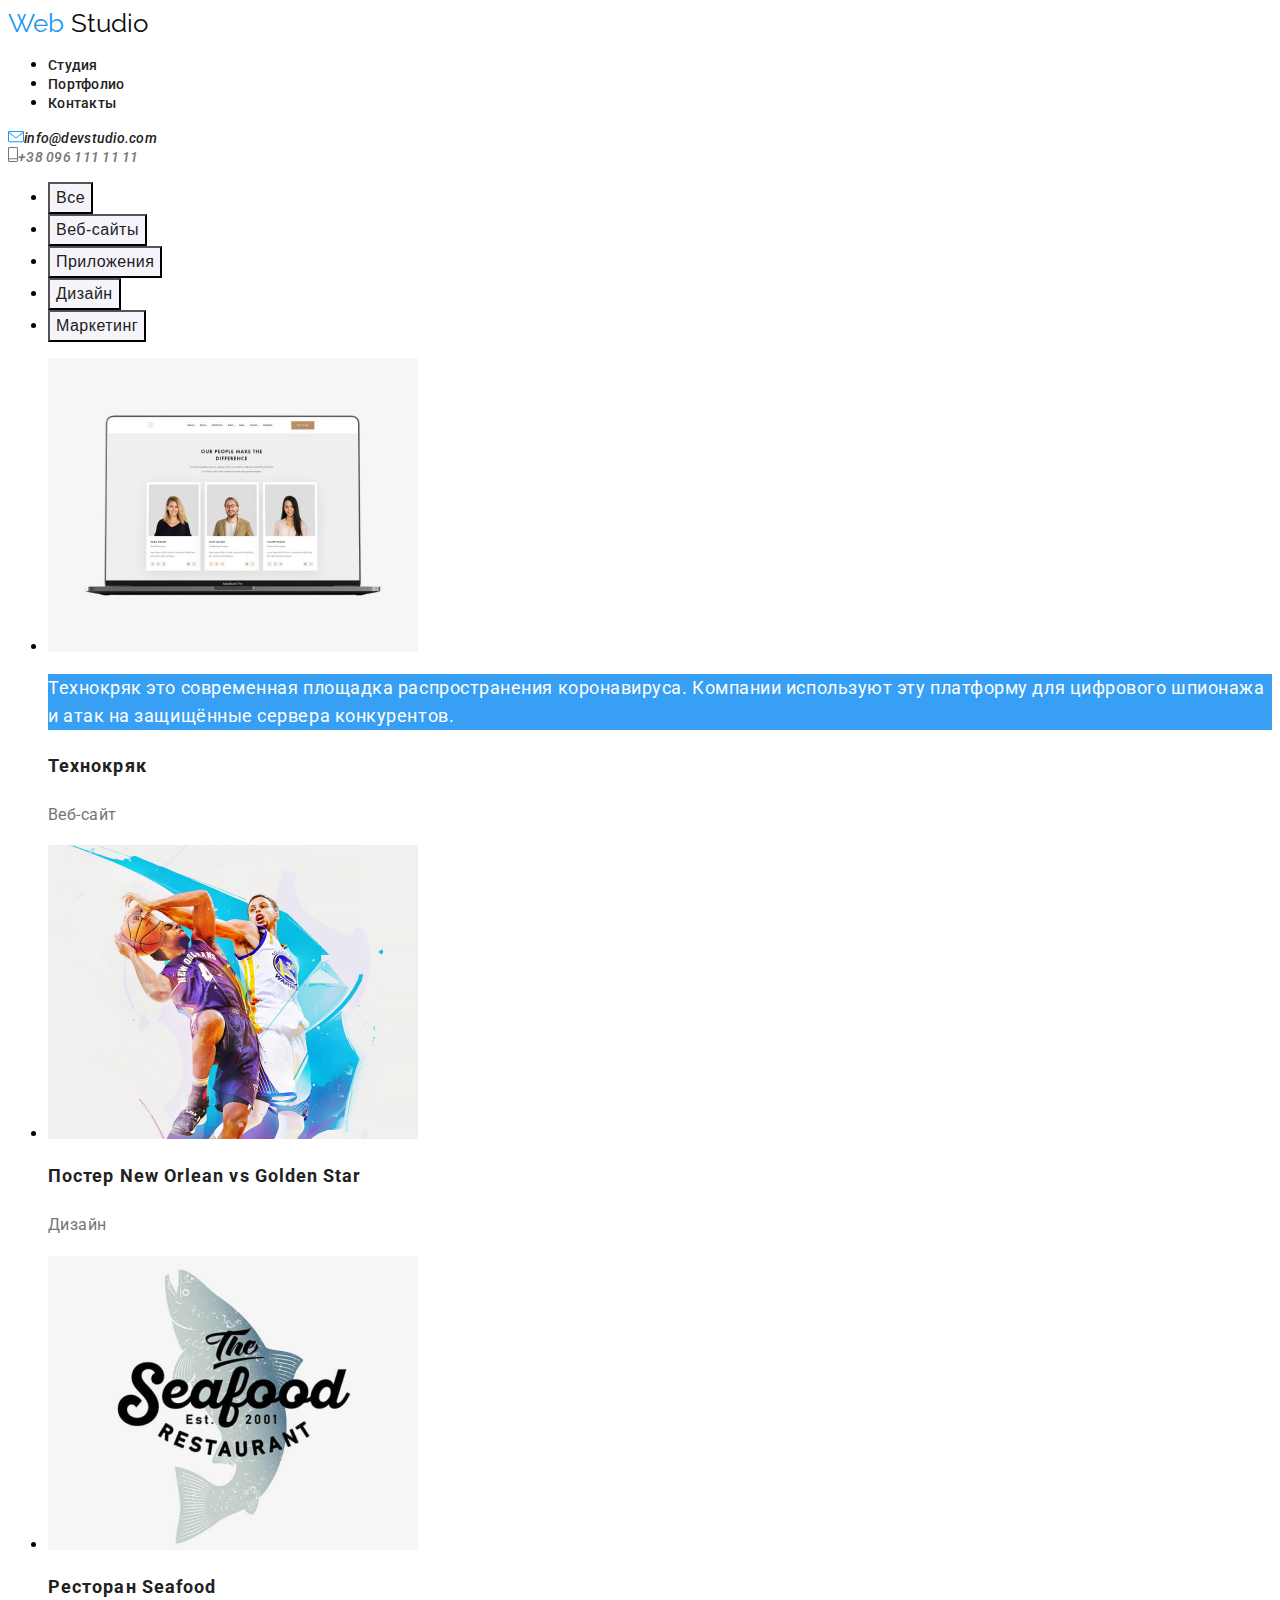
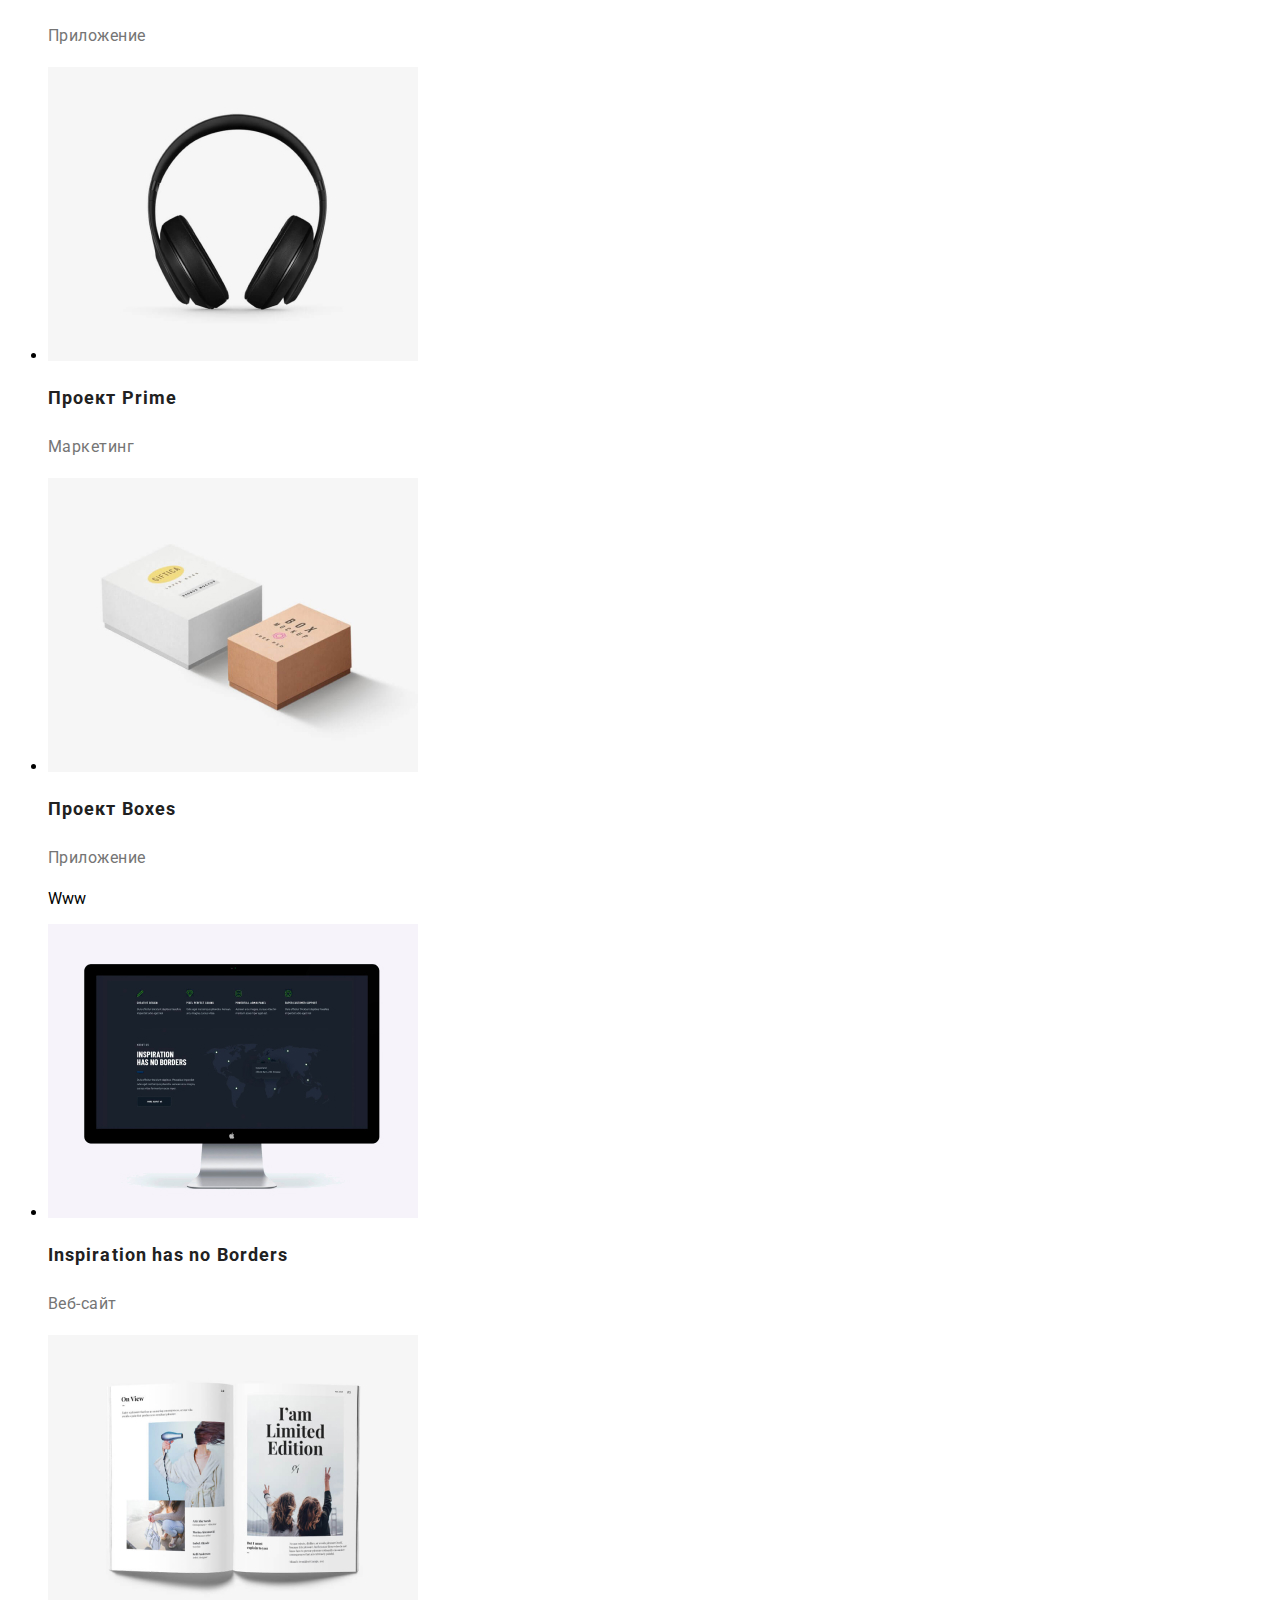
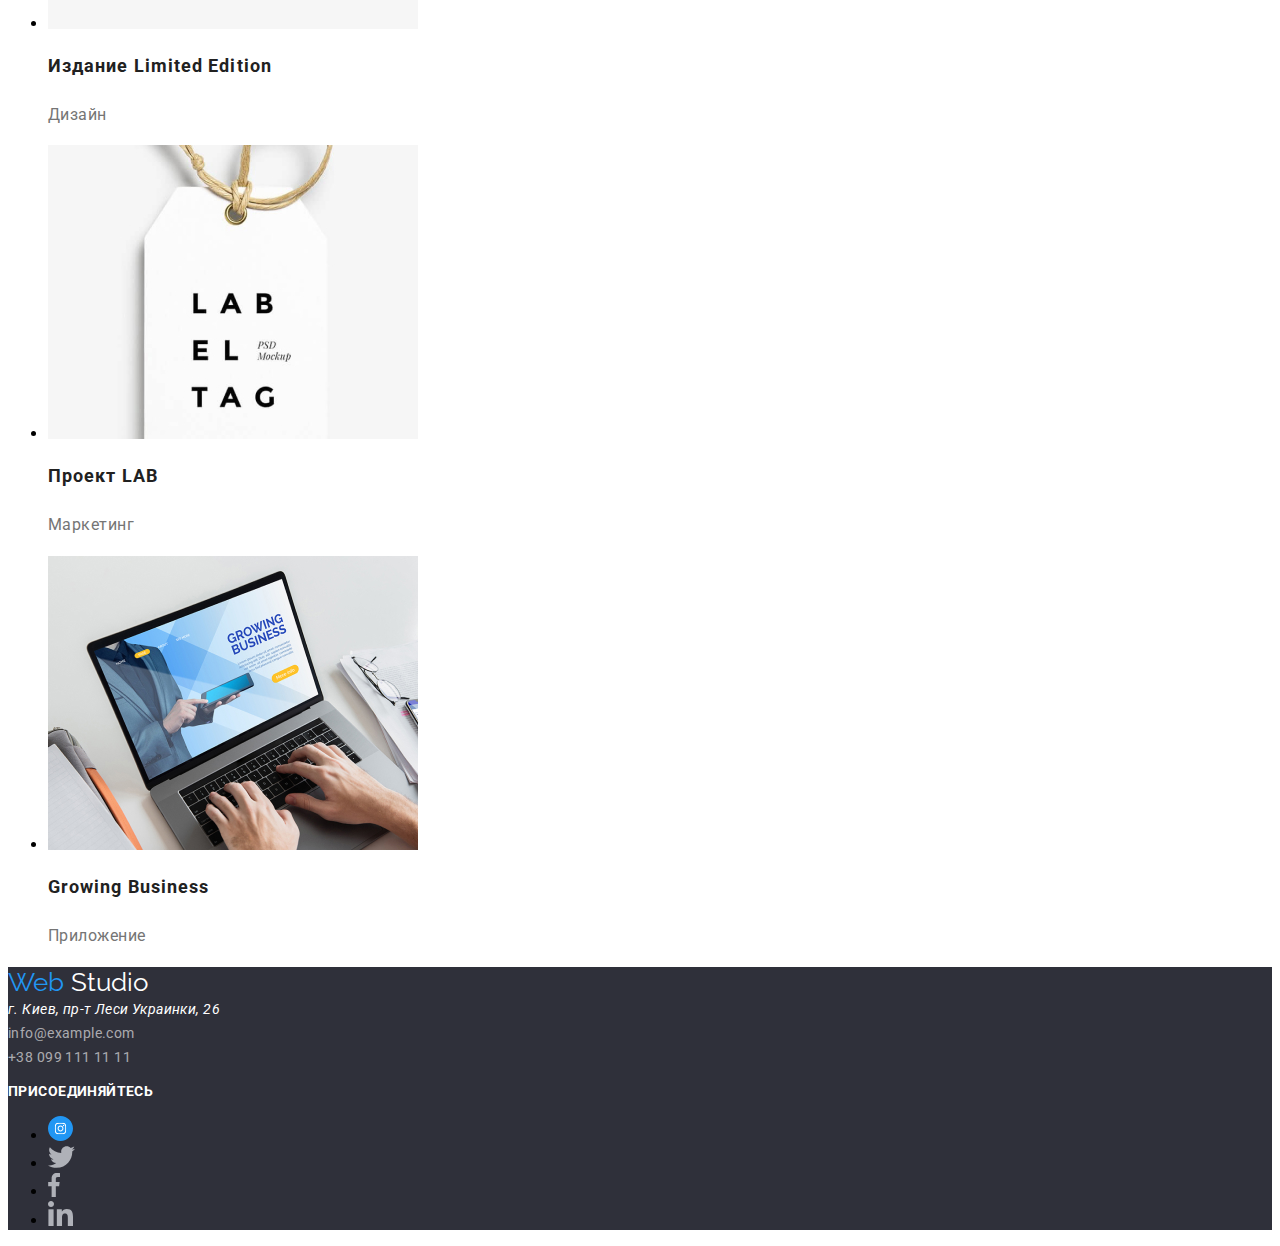
==== portfolio.html @ 62d79b7a "Homework 2 commited" ====
<!DOCTYPE html>
<html lang="en">
  <!-- Голова сторінки -->
  <head>
    <meta charset="UTF-8" />
    <meta name="viewport" content="width=device-width, initial-scale=1.0" />
    <title>Document</title>
    <link rel="stylesheet" href="./css/styles.css" />
    <link
      href="https://fonts.googleapis.com/css2?family=Raleway:wght@700&family=Roboto:wght@400;500;700;900&display=swap"
      rel="stylesheet"
    />
  </head>
  <body>
    <!-- Шапка сторінки -->
    <header>
      <nav>
        <a href="/" class="logo-blue"
          >Web <span class="logo-black">Studio</span></a
        >
        <ul>
          <li><a href="./index.html" class="nav-button-black">Студия</a></li>
          <li>
            <a href="./portfolio.html" class="nav-button-black">Портфолио</a>
          </li>
          <li><a href="#" class="nav-button-black">Контакты</a></li>
        </ul>
      </nav>
      <address>
        <a href="mailto:info@devstudio.com" class="nav-button-black"
          ><img
            src="./images/mail-icon.svg"
            alt="mail-icon"
          />info@devstudio.com</a
        >
        <br />
        <a href="tel:+380961111111" class="nav-phone-black"
          ><img src="./images/phone-icon.svg" alt="phone-icon" />+38 096 111 11
          11
        </a>
      </address>
    </header>
    <!-- Головна частина сайта -->
    <main>
      <section>
        <ul class="portfolio-filter">
          <li><button class="portfolio-button">Все</button></li>
          <li><button class="portfolio-button">Веб-сайты</button></li>
          <li><button class="portfolio-button">Приложения</button></li>
          <li><button class="portfolio-button">Дизайн</button></li>
          <li><button class="portfolio-button">Маркетинг</button></li>
        </ul>
        <ul>
          <li class="porfolio-item">
            <img
              src="./images/portfolio-firstimage.jpg"
              alt="Технокряк"
              width="370"
              height="294"
            />
            <p class="portfolio-item-text-firstitem">
              Технокряк это современная площадка распространения коронавируса.
              Компании используют эту платформу для цифрового шпионажа и атак на
              защищённые сервера конкурентов.
            </p>
            <h2 class="portfolio-item-title">Технокряк</h2>
            <p class="portfolio-item-text">Веб-сайт</p>
          </li>
          <li class="porfolio-item">
            <img
              src="./images/portfolio-secondimage.jpg"
              alt="Баскетболісти"
              width="370"
              height="294"
            />
            <h2 class="portfolio-item-title">
              Постер New Orlean vs Golden Star
            </h2>
            <p class="portfolio-item-text">Дизайн</p>
          </li>
          <li class="porfolio-item">
            <img
              src="./images/portfolio-thirtdimage.jpg"
              alt="Ресторан The seafood"
              width="370"
              height="294"
            />
            <h2 class="portfolio-item-title">Ресторан Seafood</h2>
            <p class="portfolio-item-text">Приложение</p>
          </li>
          <li class="porfolio-item">
            <img
              src="./images/portfolio-fourthimage.jpg"
              alt="Наушники"
              width="370"
              height="294"
            />
            <h2 class="portfolio-item-title">Проект Prime</h2>
            <p class="portfolio-item-text">Маркетинг</p>
          </li>
          <li class="porfolio-item">
            <img
              src="./images/portfolio-fifthimage.jpg"
              alt="Проект Boxes"
              width="370"
              height="294"
            />
            <h2 class="portfolio-item-title">Проект Boxes</h2>
            <p class="portfolio-item-text">Приложение</p>
            <p>Www</p>
          </li>
          <li class="porfolio-item">
            <img
              src="./images/portfolio-sixthimage.jpg"
              alt="Монитор"
              width="370"
              height="294"
            />
            <h2 class="portfolio-item-title">Inspiration has no Borders</h2>
            <p class="portfolio-item-text">Веб-сайт</p>
          </li>
          <li class="porfolio-item">
            <img
              src="./images/portfolio-seventhimage.jpg"
              alt="Издание"
              width="370"
              height="294"
            />
            <h2 class="portfolio-item-title">Издание Limited Edition</h2>
            <p class="portfolio-item-text">Дизайн</p>
          </li>
          <li class="porfolio-item">
            <img
              src="./images/portfolio-eightimage.jpg"
              alt="LAB тэг"
              width="370"
              height="294"
            />
            <h2 class="portfolio-item-title">Проект LAB</h2>
            <p class="portfolio-item-text">Маркетинг</p>
          </li>
          <li class="porfolio-item">
            <img
              src="./images/portfolio-ninethimage.jpg"
              alt="Ноутбук"
              width="370"
              height="294"
            />
            <h2 class="portfolio-item-title">Growing Business</h2>
            <p class="portfolio-item-text">Приложение</p>
          </li>
        </ul>
      </section>
    </main>
    <!-- Підвал сайту -->
    <footer class="footer-div-background">
      <div>
        <a href="/" class="logo-blue"
          >Web <span class="logo-white">Studio</span></a
        >
        <address class="address-footer">
          г. Киев, пр-т Леси Украинки, 26
        </address>
        <a href="mailto:info@example.com" class="contacts-footer"
          >info@example.com</a
        >
        <br />
        <a href="tel:+380991111111" class="contacts-footer"
          >+38 099 111 11 11</a
        >
      </div>
      <div>
        <h3 class="join-title">Присоединяйтесь</h3>
        <ul>
          <li>
            <a href="#" target="_blank"
              ><img src="./images/instagram.svg" alt="instagramsome" width="25"
            /></a>
          </li>
          <li>
            <a href="#" target="_blank"
              ><img src="./images/twitter.svg" alt="twitter" width="27"
            /></a>
          </li>
          <li>
            <a href="#" target="_blank"
              ><img src="./images/facebook.svg " alt="Facebook" width="13"
            /></a>
          </li>
          <li>
            <a href="#" target="_blank"
              ><img src="./images/linkedin.svg" alt="inkedin" width="25"
            /></a>
          </li>
        </ul>
      </div>
    </footer>
  </body>
</html>
---- css/styles.css ----
/* Стилі для Студіо */

a {
  text-decoration: none;
}
/* Стилі для шапки */
.logo-blue {
  font-family: Raleway, sans-serif;
  font-size: 26px;
  line-height: 1.2;
  color: #2196f3;
}

.logo-black {
  font-family: Raleway, sans-serif;
  font-size: 26px;
  line-height: 1.2;
  color: #0a0b0c;
}

.nav-button-black {
  color: #212121;
  font-family: Roboto, sans-serif;
  font-weight: 500;
  font-size: 14px;
  line-height: 1.14;

  letter-spacing: 0.02em;
}

.nav-button-black:hover {
  color: #2196f3;
}
.nav-phone-black:hover {
  color: #2196f3;
}
.nav-button-black:focus {
  color: #2196f3;
}
.nav-phone-black:focus {
  color: #2196f3;
}
.nav-phone-black {
  color: #757575;
  font-family: Roboto, sans-serif;
  font-weight: 500;
  font-size: 14px;
  line-height: 1.14;
  letter-spacing: 0.02em;
}

/* Стилі для головного контенту */
body {
  font-family: Roboto, sans-serif;
}

.hero-title {
  font-weight: 900;
  font-size: 44px;
  line-height: 1.36;
  text-align: center;
  letter-spacing: 0.06em;
  text-transform: uppercase;
}

.hero-button {
  font-weight: 700;
  font-size: 16px;
  line-height: 1.87;
  align-items: center;
  letter-spacing: 0.06em;
  color: #ffffff;
  background-color: #2196f3;
}

.benefits-title {
  font-weight: 700;
  font-size: 14px;
  line-height: 1.14;
  letter-spacing: 0.03em;
  text-transform: uppercase;
  color: #212121;
}

.benefits-text {
  font-size: 14px;
  line-height: 1.71;
  letter-spacing: 0.03em;
  color: #757575;
}

.sub-title {
  font-weight: 700;
  font-size: 36px;
  line-height: 1.16;
  text-align: center;
  letter-spacing: 0.03em;
  color: #212121;
}

.doing {
  font-weight: 700;
  font-size: 14px;
  line-height: 1.14;
  text-align: center;
  letter-spacing: 0.03em;
  text-transform: uppercase;
  color: #ffffff;
}

.doing-div {
  background-color: rgba(47, 48, 58, 0.8);
}

.team-name {
  font-weight: 500;
  font-size: 16px;
  line-height: 1.19;
  text-align: center;
  letter-spacing: 0.03em;
  color: #212121;
}

.team-position {
  font-size: 16px;
  line-height: 1.19;
  letter-spacing: 0.03em;
  color: #757575;
}
/* Стилі для підвалу */

footer {
  font-family: Roboto, sans-serif;
}

.logo-white {
  font-family: Raleway, sans-serif;
  font-size: 26px;
  line-height: 1.2;
  color: #ffffff;
}

.address-footer {
  font-size: 14px;
  line-height: 1.71;
  letter-spacing: 0.03em;
  color: #ffffff;
}

.footer-div-background {
  background: #2f303a;
}

.contacts-footer {
  font-size: 14px;
  line-height: 1.71;
  letter-spacing: 0.03em;
  color: rgba(255, 255, 255, 0.6);
}

.join-title {
  font-weight: 700;
  font-size: 14px;
  line-height: 1.14;
  letter-spacing: 0.03em;
  text-transform: uppercase;
  color: #ffffff;
}

/* Стилі для Портфоліо */

.portfolio-button {
  background: #f5f4fa;
  color: #212121;
  font-weight: 500;
  font-size: 16px;
  line-height: 1.62;
  text-align: center;
  letter-spacing: 0.03em;
}

.portfolio-button:hover {
  color: #ffffff;
  background: #2196f3;
}

.portfolio-item-text-firstitem {
  font-size: 18px;
  line-height: 1.55;
  letter-spacing: 0.03em;
  color: #ffffff;
  background: rgba(33, 150, 243, 0.9);
}

.portfolio-item-title {
  font-weight: 700;
  font-size: 18px;
  line-height: 2;
  letter-spacing: 0.06em;
  color: #212121;
}

.portfolio-item-text {
  font-size: 16px;
  line-height: 1.87;
  letter-spacing: 0.03em;
  color: #757575;
}
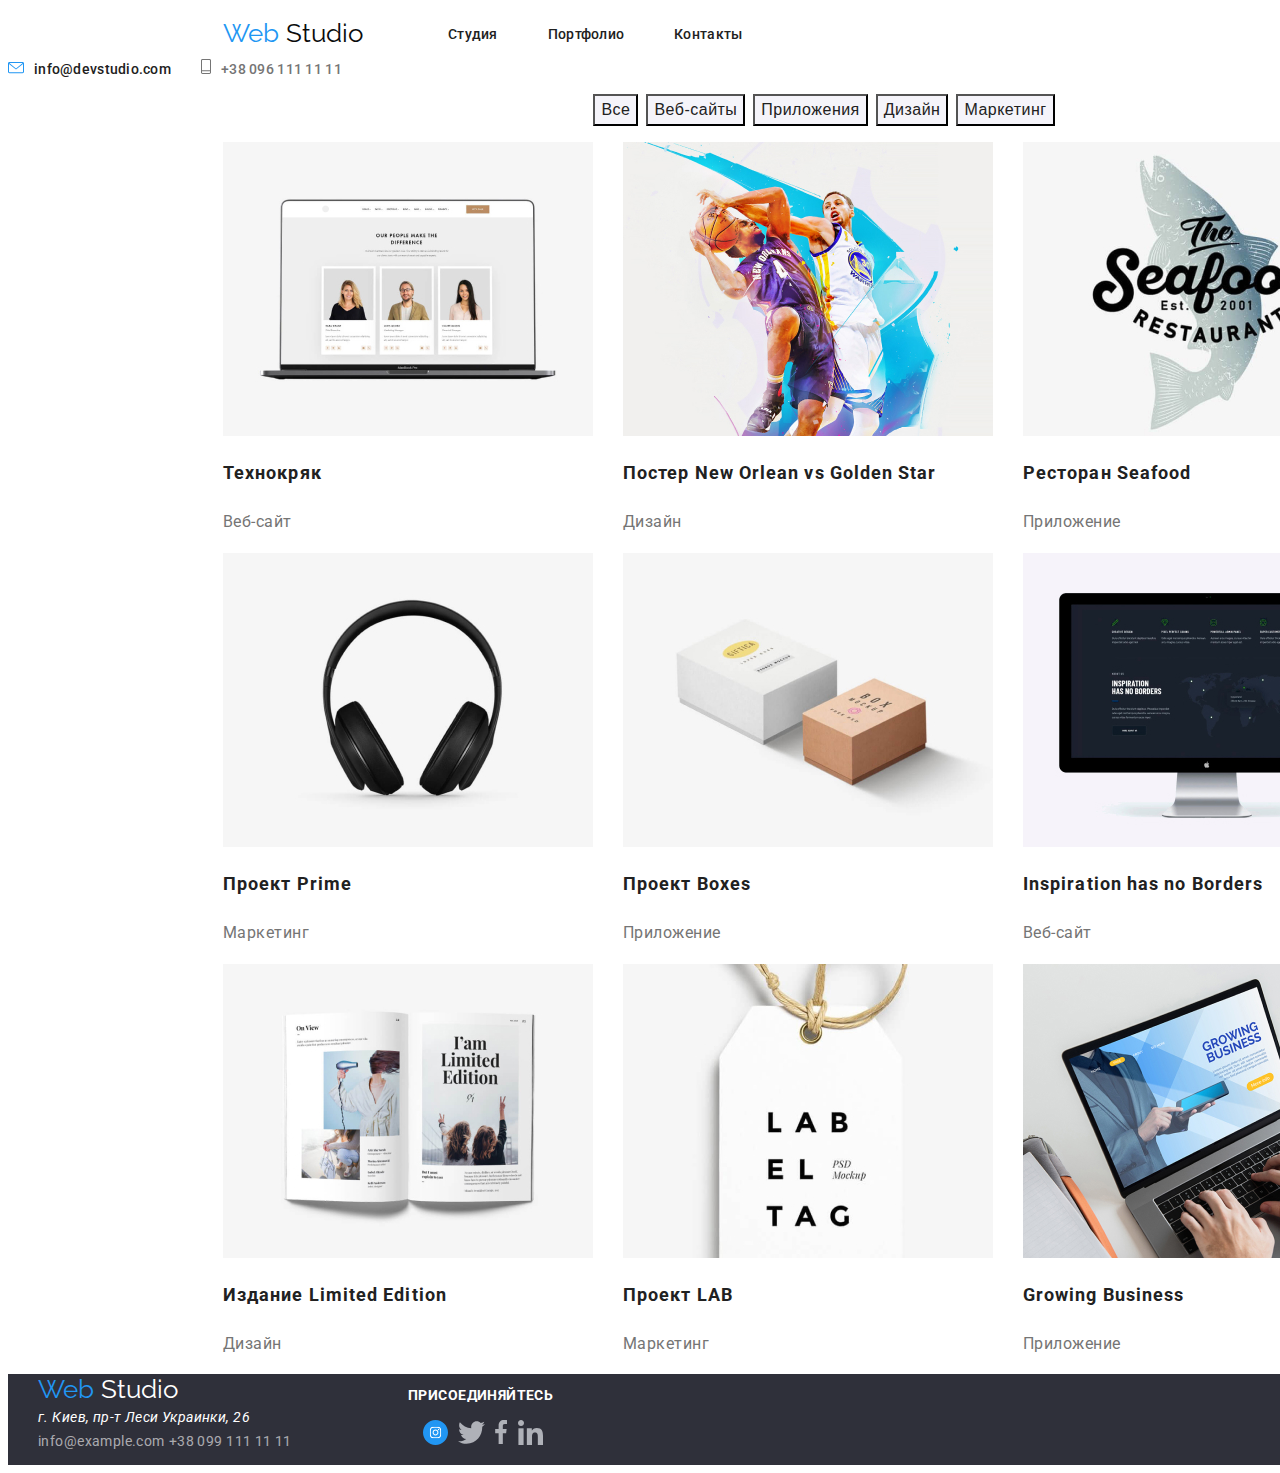
==== commit b32aa46c: "homework 3 completed" ====
--- a/portfolio.html
+++ b/portfolio.html
@@ -12,144 +12,159 @@
     />
   </head>
   <body>
-    <!-- Шапка сторінки -->
+    <!-- Шапка сайта -->
     <header>
-      <nav>
-        <a href="/" class="logo-blue"
-          >Web <span class="logo-black">Studio</span></a
-        >
-        <ul>
-          <li><a href="./index.html" class="nav-button-black">Студия</a></li>
-          <li>
-            <a href="./portfolio.html" class="nav-button-black">Портфолио</a>
-          </li>
-          <li><a href="#" class="nav-button-black">Контакты</a></li>
-        </ul>
+      <nav class="container">
+        <div class="nav-logo">
+          <a href="/" class="logo-blue"
+            >Web<span class="logo-black"> Studio</span></a
+          >
+        </div>
+        <div class="nav-menu">
+          <ul class="nav-list">
+            <li><a href="./index.html" class="nav-button-black">Студия</a></li>
+            <li>
+              <a href="./portfolio.html" class="nav-button-black">Портфолио</a>
+            </li>
+            <li><a href="#" class="nav-button-black">Контакты</a></li>
+          </ul>
+        </div>
+        <div class="nav-contacts">
+          <ul>
+            <li>
+              <a href="mailto:info@devstudio.com" class="nav-button-black"
+                ><img
+                  src="./images/mail-icon.svg"
+                  alt="mail-icon"
+                />info@devstudio.com</a
+              >
+            </li>
+            <li>
+              <a href="tel:+380961111111" class="nav-phone-black"
+                ><img src="./images/phone-icon.svg" alt="phone-icon" />+38 096
+                111 11 11
+              </a>
+            </li>
+          </ul>
+        </div>
       </nav>
-      <address>
-        <a href="mailto:info@devstudio.com" class="nav-button-black"
-          ><img
-            src="./images/mail-icon.svg"
-            alt="mail-icon"
-          />info@devstudio.com</a
-        >
-        <br />
-        <a href="tel:+380961111111" class="nav-phone-black"
-          ><img src="./images/phone-icon.svg" alt="phone-icon" />+38 096 111 11
-          11
-        </a>
-      </address>
     </header>
     <!-- Головна частина сайта -->
     <main>
-      <section>
-        <ul class="portfolio-filter">
-          <li><button class="portfolio-button">Все</button></li>
-          <li><button class="portfolio-button">Веб-сайты</button></li>
-          <li><button class="portfolio-button">Приложения</button></li>
-          <li><button class="portfolio-button">Дизайн</button></li>
-          <li><button class="portfolio-button">Маркетинг</button></li>
-        </ul>
-        <ul>
-          <li class="porfolio-item">
-            <img
-              src="./images/portfolio-firstimage.jpg"
-              alt="Технокряк"
-              width="370"
-              height="294"
-            />
-            <p class="portfolio-item-text-firstitem">
-              Технокряк это современная площадка распространения коронавируса.
-              Компании используют эту платформу для цифрового шпионажа и атак на
-              защищённые сервера конкурентов.
-            </p>
-            <h2 class="portfolio-item-title">Технокряк</h2>
-            <p class="portfolio-item-text">Веб-сайт</p>
-          </li>
-          <li class="porfolio-item">
-            <img
-              src="./images/portfolio-secondimage.jpg"
-              alt="Баскетболісти"
-              width="370"
-              height="294"
-            />
-            <h2 class="portfolio-item-title">
-              Постер New Orlean vs Golden Star
-            </h2>
-            <p class="portfolio-item-text">Дизайн</p>
-          </li>
-          <li class="porfolio-item">
-            <img
-              src="./images/portfolio-thirtdimage.jpg"
-              alt="Ресторан The seafood"
-              width="370"
-              height="294"
-            />
-            <h2 class="portfolio-item-title">Ресторан Seafood</h2>
-            <p class="portfolio-item-text">Приложение</p>
-          </li>
-          <li class="porfolio-item">
-            <img
-              src="./images/portfolio-fourthimage.jpg"
-              alt="Наушники"
-              width="370"
-              height="294"
-            />
-            <h2 class="portfolio-item-title">Проект Prime</h2>
-            <p class="portfolio-item-text">Маркетинг</p>
-          </li>
-          <li class="porfolio-item">
-            <img
-              src="./images/portfolio-fifthimage.jpg"
-              alt="Проект Boxes"
-              width="370"
-              height="294"
-            />
-            <h2 class="portfolio-item-title">Проект Boxes</h2>
-            <p class="portfolio-item-text">Приложение</p>
-            <p>Www</p>
-          </li>
-          <li class="porfolio-item">
-            <img
-              src="./images/portfolio-sixthimage.jpg"
-              alt="Монитор"
-              width="370"
-              height="294"
-            />
-            <h2 class="portfolio-item-title">Inspiration has no Borders</h2>
-            <p class="portfolio-item-text">Веб-сайт</p>
-          </li>
-          <li class="porfolio-item">
-            <img
-              src="./images/portfolio-seventhimage.jpg"
-              alt="Издание"
-              width="370"
-              height="294"
-            />
-            <h2 class="portfolio-item-title">Издание Limited Edition</h2>
-            <p class="portfolio-item-text">Дизайн</p>
-          </li>
-          <li class="porfolio-item">
-            <img
-              src="./images/portfolio-eightimage.jpg"
-              alt="LAB тэг"
-              width="370"
-              height="294"
-            />
-            <h2 class="portfolio-item-title">Проект LAB</h2>
-            <p class="portfolio-item-text">Маркетинг</p>
-          </li>
-          <li class="porfolio-item">
-            <img
-              src="./images/portfolio-ninethimage.jpg"
-              alt="Ноутбук"
-              width="370"
-              height="294"
-            />
-            <h2 class="portfolio-item-title">Growing Business</h2>
-            <p class="portfolio-item-text">Приложение</p>
-          </li>
-        </ul>
+      <section class="portfolio-container">
+        <div>
+          <ul class="portfolio-filter">
+            <li><button class="portfolio-button">Все</button></li>
+            <li><button class="portfolio-button">Веб-сайты</button></li>
+            <li><button class="portfolio-button">Приложения</button></li>
+            <li><button class="portfolio-button">Дизайн</button></li>
+            <li><button class="portfolio-button">Маркетинг</button></li>
+          </ul>
+        </div>
+        <div class="portfolio-list">
+          <ul>
+            <li class="porfolio-item">
+              <div>
+                <img
+                  src="./images/portfolio-firstimage.jpg"
+                  alt="Технокряк"
+                  width="370"
+                  height="294"
+                />
+                <!-- <p class="portfolio-item-text-firstitem">
+                  Технокряк это современная площадка распространения
+                  коронавируса. Компании используют эту платформу для цифрового
+                  шпионажа и атак на защищённые сервера конкурентов.
+                </p> -->
+              </div>
+
+              <h2 class="portfolio-item-title">Технокряк</h2>
+              <p class="portfolio-item-text">Веб-сайт</p>
+            </li>
+            <li class="porfolio-item">
+              <img
+                src="./images/portfolio-secondimage.jpg"
+                alt="Баскетболісти"
+                width="370"
+                height="294"
+              />
+              <h2 class="portfolio-item-title">
+                Постер New Orlean vs Golden Star
+              </h2>
+              <p class="portfolio-item-text">Дизайн</p>
+            </li>
+            <li class="porfolio-item">
+              <img
+                src="./images/portfolio-thirtdimage.jpg"
+                alt="Ресторан The seafood"
+                width="370"
+                height="294"
+              />
+              <h2 class="portfolio-item-title">Ресторан Seafood</h2>
+              <p class="portfolio-item-text">Приложение</p>
+            </li>
+            <li class="porfolio-item">
+              <img
+                src="./images/portfolio-fourthimage.jpg"
+                alt="Наушники"
+                width="370"
+                height="294"
+              />
+              <h2 class="portfolio-item-title">Проект Prime</h2>
+              <p class="portfolio-item-text">Маркетинг</p>
+            </li>
+            <li class="porfolio-item">
+              <img
+                src="./images/portfolio-fifthimage.jpg"
+                alt="Проект Boxes"
+                width="370"
+                height="294"
+              />
+              <h2 class="portfolio-item-title">Проект Boxes</h2>
+              <p class="portfolio-item-text">Приложение</p>
+            </li>
+            <li class="porfolio-item">
+              <img
+                src="./images/portfolio-sixthimage.jpg"
+                alt="Монитор"
+                width="370"
+                height="294"
+              />
+              <h2 class="portfolio-item-title">Inspiration has no Borders</h2>
+              <p class="portfolio-item-text">Веб-сайт</p>
+            </li>
+            <li class="porfolio-item">
+              <img
+                src="./images/portfolio-seventhimage.jpg"
+                alt="Издание"
+                width="370"
+                height="294"
+              />
+              <h2 class="portfolio-item-title">Издание Limited Edition</h2>
+              <p class="portfolio-item-text">Дизайн</p>
+            </li>
+            <li class="porfolio-item">
+              <img
+                src="./images/portfolio-eightimage.jpg"
+                alt="LAB тэг"
+                width="370"
+                height="294"
+              />
+              <h2 class="portfolio-item-title">Проект LAB</h2>
+              <p class="portfolio-item-text">Маркетинг</p>
+            </li>
+            <li class="porfolio-item">
+              <img
+                src="./images/portfolio-ninethimage.jpg"
+                alt="Ноутбук"
+                width="370"
+                height="294"
+              />
+              <h2 class="portfolio-item-title">Growing Business</h2>
+              <p class="portfolio-item-text">Приложение</p>
+            </li>
+          </ul>
+        </div>
       </section>
     </main>
     <!-- Підвал сайту -->
@@ -164,12 +179,12 @@
         <a href="mailto:info@example.com" class="contacts-footer"
           >info@example.com</a
         >
-        <br />
+
         <a href="tel:+380991111111" class="contacts-footer"
           >+38 099 111 11 11</a
         >
       </div>
-      <div>
+      <div class="footer-socials">
         <h3 class="join-title">Присоединяйтесь</h3>
         <ul>
           <li>
--- a/css/styles.css
+++ b/css/styles.css
@@ -1,9 +1,80 @@
 /* Стилі для Студіо */
+html {
+  box-sizing: border-box;
+}
+
+*,
+*::before,
+*::after {
+  box-sizing: inherit;
+}
+
+body {
+  font-family: Roboto, sans-serif;
+  /* padding: 0 215px; */
+  max-width: 1600px;
+}
 
 a {
   text-decoration: none;
 }
+
+ul {
+  list-style-type: none;
+}
+
+/* img {
+  max-width: 100%;
+  display: inline-block;
+} */
 /* Стилі для шапки */
+
+.container {
+  display: flex;
+  /* justify-content: space-between; */
+  align-items: center;
+  flex-wrap: wrap;
+  /* align-content: center; */
+}
+
+.nav-logo {
+  margin-left: 215px;
+  /* margin-right: 85px; */
+}
+
+.nav-menu {
+  margin-left: 85px;
+  margin-right: 305px;
+}
+.nav-list {
+  display: flex;
+  padding-left: 0;
+}
+
+.nav-list li:not(:last-child) {
+  padding-right: 50px;
+}
+
+.nav-item {
+  margin-right: 305px;
+  margin-left: 85px;
+  padding: 0;
+}
+
+.nav-contacts ul {
+  display: flex;
+  margin: 0;
+  padding: 0;
+}
+
+.nav-contacts ul li img {
+  padding-right: 10px;
+}
+
+.nav-contacts ul li:first-child {
+  padding-right: 30px;
+}
+
 .logo-blue {
   font-family: Raleway, sans-serif;
   font-size: 26px;
@@ -24,7 +95,6 @@
   font-weight: 500;
   font-size: 14px;
   line-height: 1.14;
-
   letter-spacing: 0.02em;
 }
 
@@ -47,11 +117,13 @@
   font-size: 14px;
   line-height: 1.14;
   letter-spacing: 0.02em;
+  margin-right: 215px;
 }
 
 /* Стилі для головного контенту */
-body {
-  font-family: Roboto, sans-serif;
+
+.hero-container {
+  display: inline-block;
 }
 
 .hero-title {
@@ -61,9 +133,28 @@
   text-align: center;
   letter-spacing: 0.06em;
   text-transform: uppercase;
+  margin: 0;
+  padding: 0;
+}
+
+.hero-img {
+  display: block;
+  max-width: 100%;
+}
+
+.button-container {
+  display: flex;
+  flex-wrap: wrap;
+  width: 1200px;
+  padding-right: 15px;
+  padding-left: 15px;
+  margin-left: auto;
+  margin-right: auto;
+  text-align: center;
 }
 
 .hero-button {
+  display: block;
   font-weight: 700;
   font-size: 16px;
   line-height: 1.87;
@@ -71,6 +162,30 @@
   letter-spacing: 0.06em;
   color: #ffffff;
   background-color: #2196f3;
+  padding: 10px 32px;
+  margin-left: auto;
+  margin-right: auto;
+}
+
+.benefits-container ul {
+  display: flex;
+  /* justify-content: center; */
+  align-items: center;
+  text-align: center;
+  align-content: center;
+  margin: 0;
+  padding: 0;
+}
+
+.benefits-container ul li:not(:last-child) {
+  padding-right: 30px;
+}
+.benefits-container ul li:first-child {
+  margin-left: 215px;
+}
+
+.benefits-container ul li:last-child {
+  margin-right: 215px;
 }
 
 .benefits-title {
@@ -87,15 +202,52 @@
   line-height: 1.71;
   letter-spacing: 0.03em;
   color: #757575;
+  width: 270px;
+  height: 75px;
 }
 
 .sub-title {
   font-weight: 700;
   font-size: 36px;
   line-height: 1.16;
-  text-align: center;
-  letter-spacing: 0.03em;
-  color: #212121;
+  letter-spacing: 0.03em;
+  color: #212121;
+  text-align: center;
+}
+
+.flex-container {
+  width: 1200px;
+  padding-right: 15px;
+  padding-left: 15px;
+  margin-left: auto;
+  margin-right: auto;
+}
+.flex-container ul {
+  display: flex;
+}
+
+.flex-container ul li:not(:last-child) {
+  padding-right: 30px;
+}
+
+/* наша команда */
+
+.team-container {
+  width: 1200px;
+  padding-right: 15px;
+  padding-left: 15px;
+  margin-left: auto;
+  margin-right: auto;
+}
+
+.team-container ul {
+  display: flex;
+  justify-content: center;
+  text-align: center;
+}
+
+.team-container ul li {
+  padding-right: 30px;
 }
 
 .doing {
@@ -126,8 +278,34 @@
   line-height: 1.19;
   letter-spacing: 0.03em;
   color: #757575;
+  text-align: center;
+}
+
+.socials-team {
+  padding-right: 10px;
 }
 /* Стилі для підвалу */
+
+.fav-clients {
+  width: 1200px;
+  padding-right: 15px;
+  padding-left: 15px;
+  margin-left: auto;
+  margin-right: auto;
+}
+
+.fav-clients ul {
+  display: flex;
+  padding-left: 0;
+}
+
+.fav-clients ul li:not(:last-child) {
+  padding-right: 30px;
+}
+
+.clients-container {
+  display: inline;
+}
 
 footer {
   font-family: Roboto, sans-serif;
@@ -149,6 +327,22 @@
 
 .footer-div-background {
   background: #2f303a;
+  display: flex;
+  width: 1600px;
+  padding-right: 15px;
+  padding-left: 15px;
+  margin-left: auto;
+  margin-right: auto;
+}
+.footer-div-background div {
+  text-align: left;
+  flex-wrap: wrap;
+  align-items: left;
+  width: 1200px;
+  padding-right: 15px;
+  padding-left: 15px;
+  margin-left: auto;
+  margin-right: auto;
 }
 
 .contacts-footer {
@@ -167,7 +361,66 @@
   color: #ffffff;
 }
 
+.footer-socials ul {
+  display: flex;
+  width: 1200px;
+  padding-right: 15px;
+  padding-left: 15px;
+  margin-left: auto;
+  margin-right: auto;
+}
+
+.footer-socials ul li:not(:last-child) {
+  padding-right: 10px;
+}
+
 /* Стилі для Портфоліо */
+
+.portfolio-filter {
+  display: flex;
+}
+
+.portfolio-container {
+  width: 1600px;
+  padding-right: 15px;
+  padding-left: 15px;
+  margin-left: auto;
+  margin-right: auto;
+  display: flex;
+  flex-wrap: wrap;
+  justify-content: center;
+}
+
+.portfolio-container ul li {
+  margin-right: 8px;
+}
+
+.portfolio-list {
+  display: flex;
+  width: 1600px;
+  padding-right: 15px;
+  padding-left: 15px;
+  margin-left: auto;
+  margin-right: auto;
+  flex-wrap: wrap;
+}
+
+.portfolio-list ul {
+  display: flex;
+  justify-content: center;
+  text-align: left;
+  flex-wrap: wrap;
+  padding: 0;
+  margin: 0;
+}
+
+.portfolio-list ul li {
+  margin-right: 30px;
+}
+
+.portfolio-list ul li:nth-child(3n) {
+  margin-right: 0;
+}
 
 .portfolio-button {
   background: #f5f4fa;
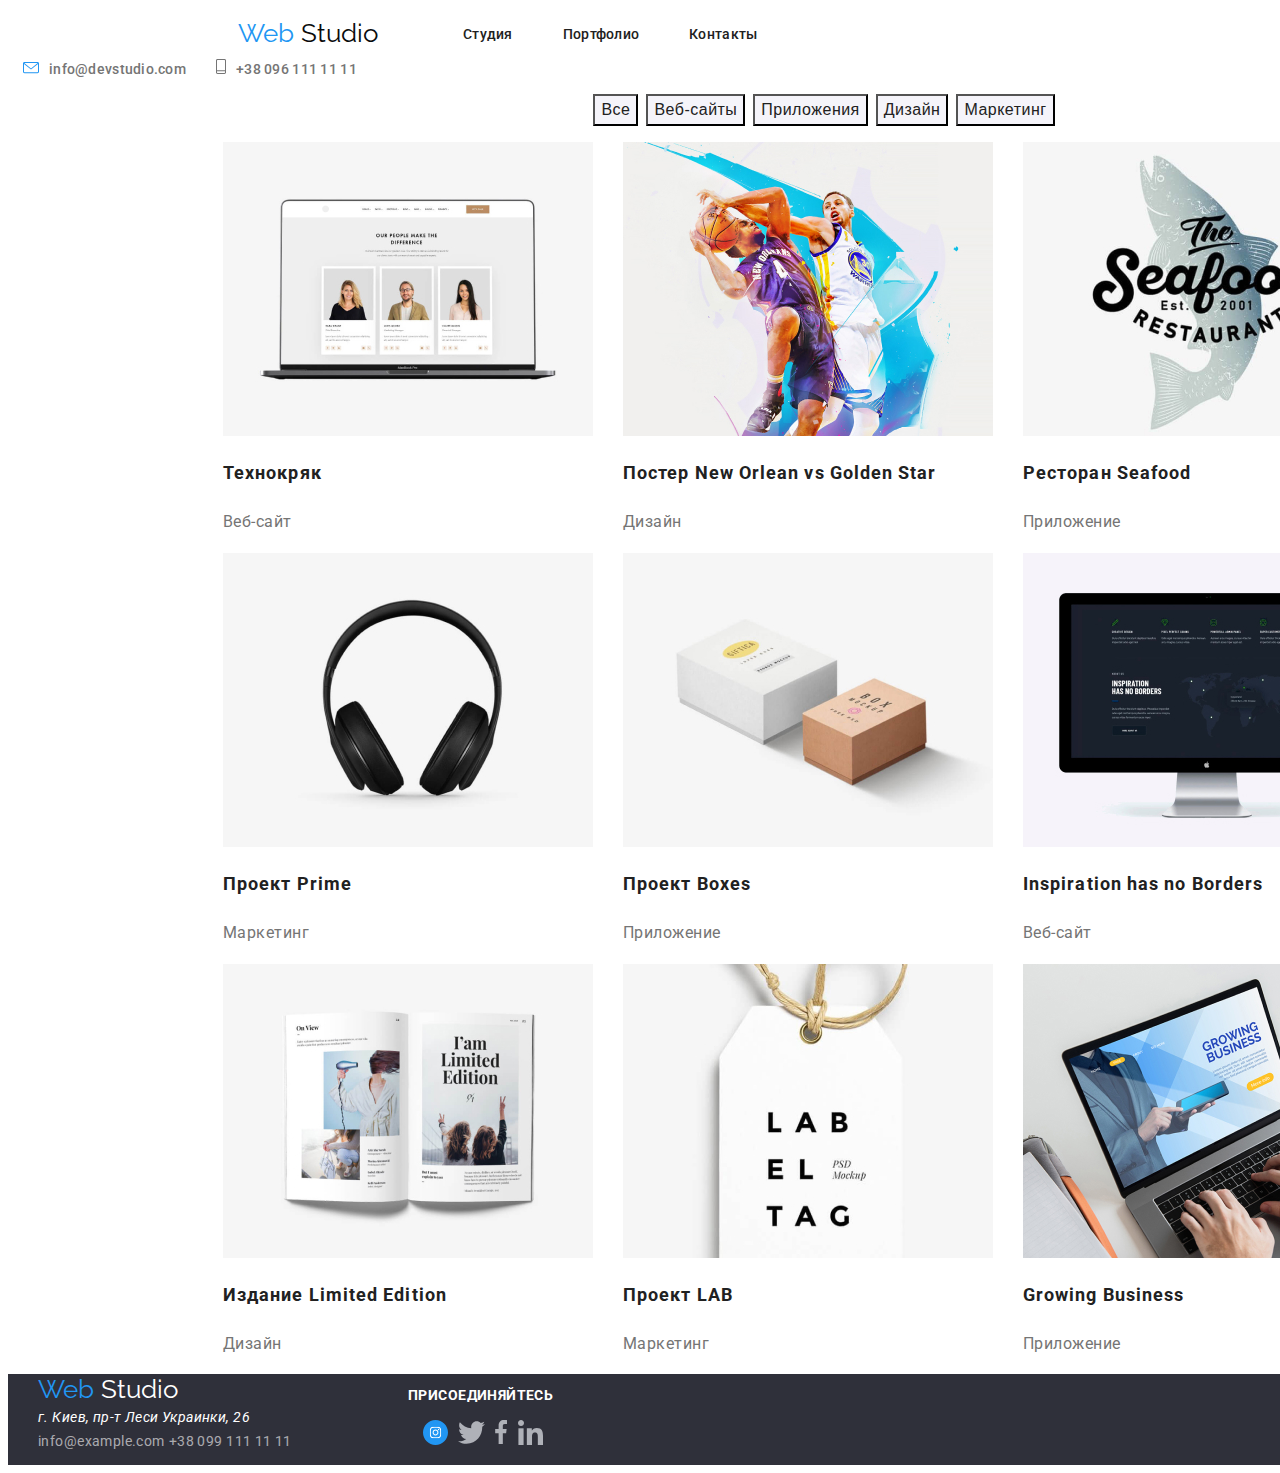
==== commit 9a04a8cb: "Homework3 fixed mentor`s marks" ====
--- a/portfolio.html
+++ b/portfolio.html
@@ -32,7 +32,7 @@
         <div class="nav-contacts">
           <ul>
             <li>
-              <a href="mailto:info@devstudio.com" class="nav-button-black"
+              <a href="mailto:info@devstudio.com" class="nav-phone-black"
                 ><img
                   src="./images/mail-icon.svg"
                   alt="mail-icon"
--- a/css/styles.css
+++ b/css/styles.css
@@ -13,6 +13,7 @@
   font-family: Roboto, sans-serif;
   /* padding: 0 215px; */
   max-width: 1600px;
+  
 }
 
 a {
@@ -35,6 +36,11 @@
   align-items: center;
   flex-wrap: wrap;
   /* align-content: center; */
+  padding-right: 15px;
+  padding-left: 15px;
+  margin-left: auto;
+  margin-right: auto;
+  width: 1200;
 }
 
 .nav-logo {
@@ -117,7 +123,6 @@
   font-size: 14px;
   line-height: 1.14;
   letter-spacing: 0.02em;
-  margin-right: 215px;
 }
 
 /* Стилі для головного контенту */
@@ -165,28 +170,61 @@
   padding: 10px 32px;
   margin-left: auto;
   margin-right: auto;
+  border-radius: 4px;
+  border: 0;
 }
 
 .benefits-container ul {
   display: flex;
-  /* justify-content: center; */
-  align-items: center;
-  text-align: center;
-  align-content: center;
+  justify-content: center;
+  align-items: center;
+  text-align: center;
+  width: 1200px;
+  padding-right: 15px;
+  padding-left: 15px;
+  margin-left: auto;
+  margin-right: auto;
+
+}
+
+
+
+ .benefits-item {
+   display: inline-block;
+  flex-wrap: wrap;
+  align-items: center;
+  text-align: center;
+  justify-content: center; }
+  
+
+.text-padding {
   margin: 0;
-  padding: 0;
-}
+  padding-top: 7px;
+}
+
+.text-padding-2 {
+  padding-top: 5px;
+}
+
+/* .benefits-list {
+  display: flex;
+  align-items: center;
+  justify-content: center;
+  align-items: center;
+  text-align: center; 
+ } */
 
 .benefits-container ul li:not(:last-child) {
   padding-right: 30px;
-}
-.benefits-container ul li:first-child {
-  margin-left: 215px;
-}
-
-.benefits-container ul li:last-child {
+  margin: 0;
+}
+/* .benefits-container ul li {
+  width: auto; */
+}
+
+/* .benefits-container ul li:last-child {
   margin-right: 215px;
-}
+} */
 
 .benefits-title {
   font-weight: 700;
@@ -196,6 +234,7 @@
   text-transform: uppercase;
   color: #212121;
 }
+
 
 .benefits-text {
   font-size: 14px;
@@ -233,12 +272,17 @@
 /* наша команда */
 
 .team-container {
-  width: 1200px;
-  padding-right: 15px;
-  padding-left: 15px;
-  margin-left: auto;
-  margin-right: auto;
-}
+  display: flex;
+  justify-content: center;
+  align-items: center;
+  flex-wrap: wrap;
+  width: 1200px;
+  padding-right: 15px;
+  padding-left: 15px;
+  margin-left: auto;
+  margin-right: auto;
+}
+
 
 .team-container ul {
   display: flex;
@@ -247,7 +291,11 @@
 }
 
 .team-container ul li {
-  padding-right: 30px;
+  padding-right: 15px;
+  padding-left: 15px;
+  margin-left: auto;
+  margin-right: auto;
+  text-align: center;
 }
 
 .doing {
@@ -264,7 +312,9 @@
   background-color: rgba(47, 48, 58, 0.8);
 }
 
+
 .team-name {
+  align-items: center;
   font-weight: 500;
   font-size: 16px;
   line-height: 1.19;
@@ -281,8 +331,10 @@
   text-align: center;
 }
 
+
+
 .socials-team {
-  padding-right: 10px;
+  padding: 0;
 }
 /* Стилі для підвалу */
 
